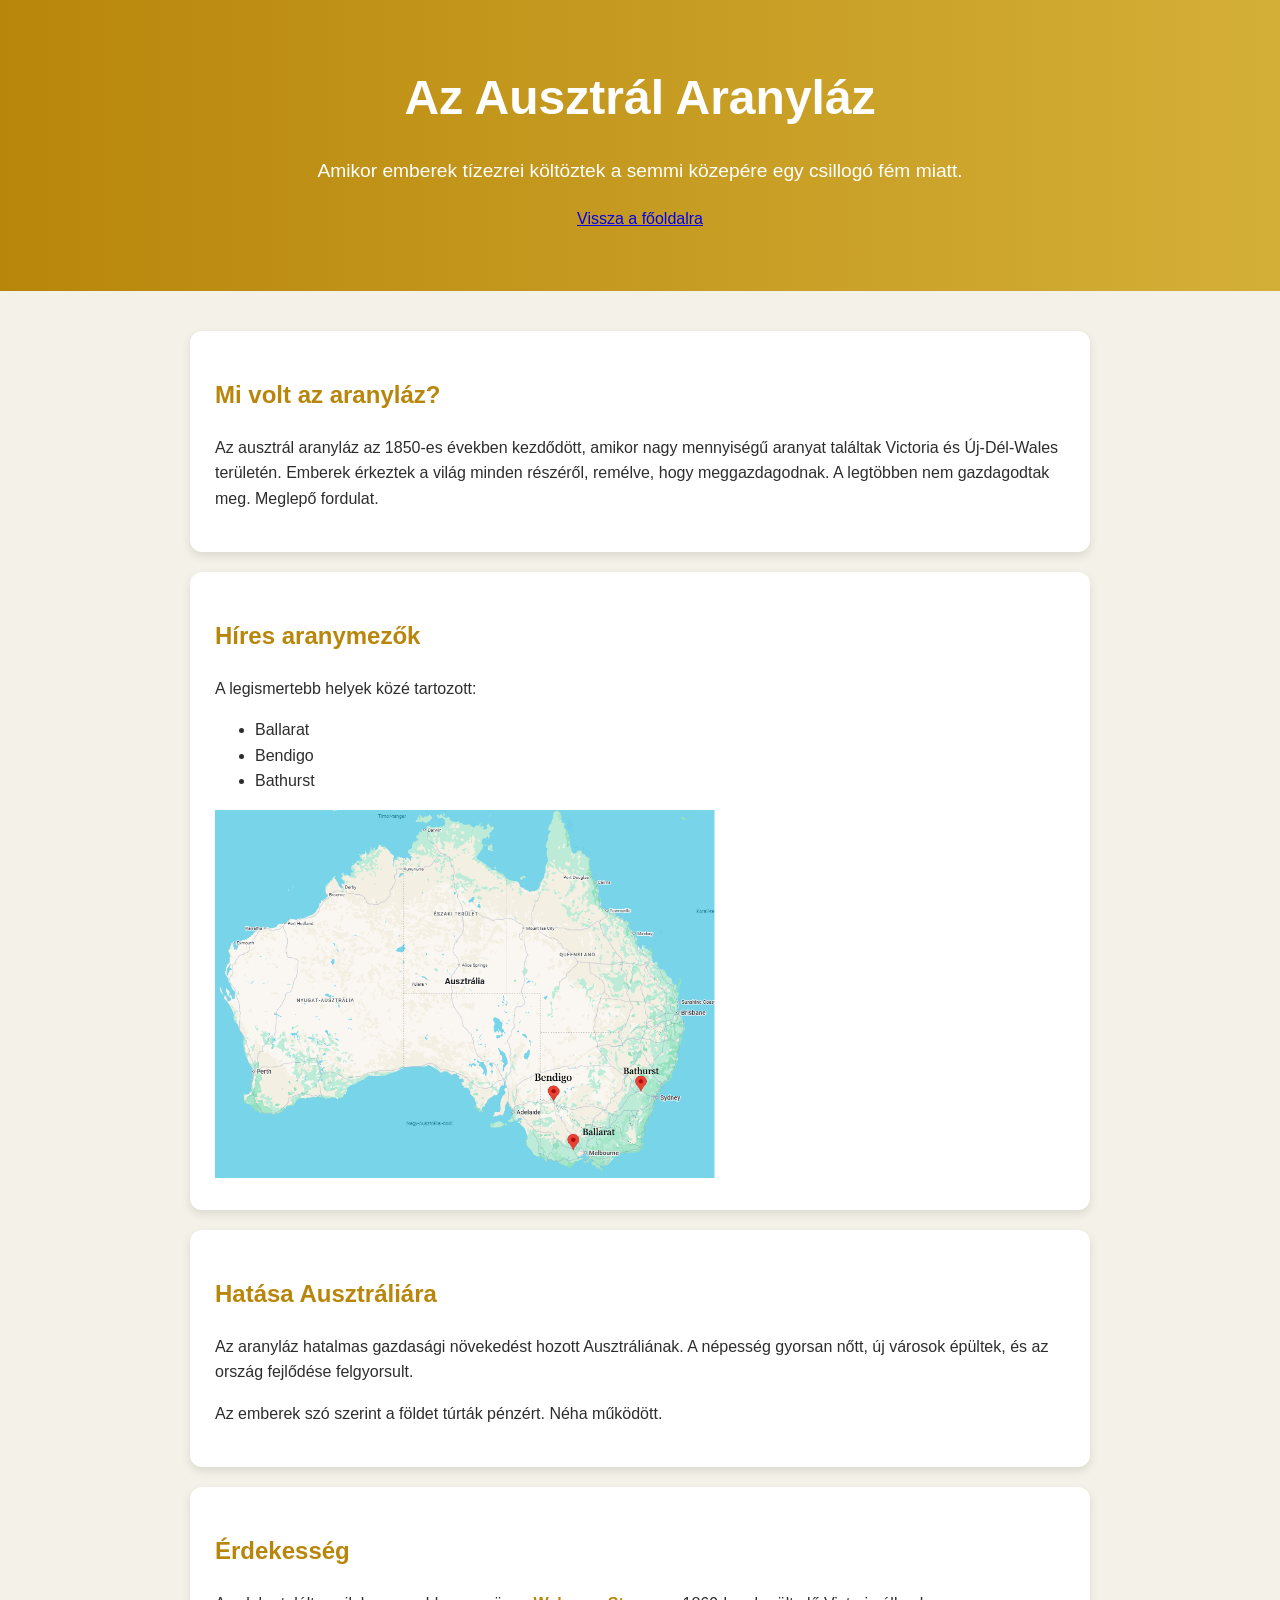
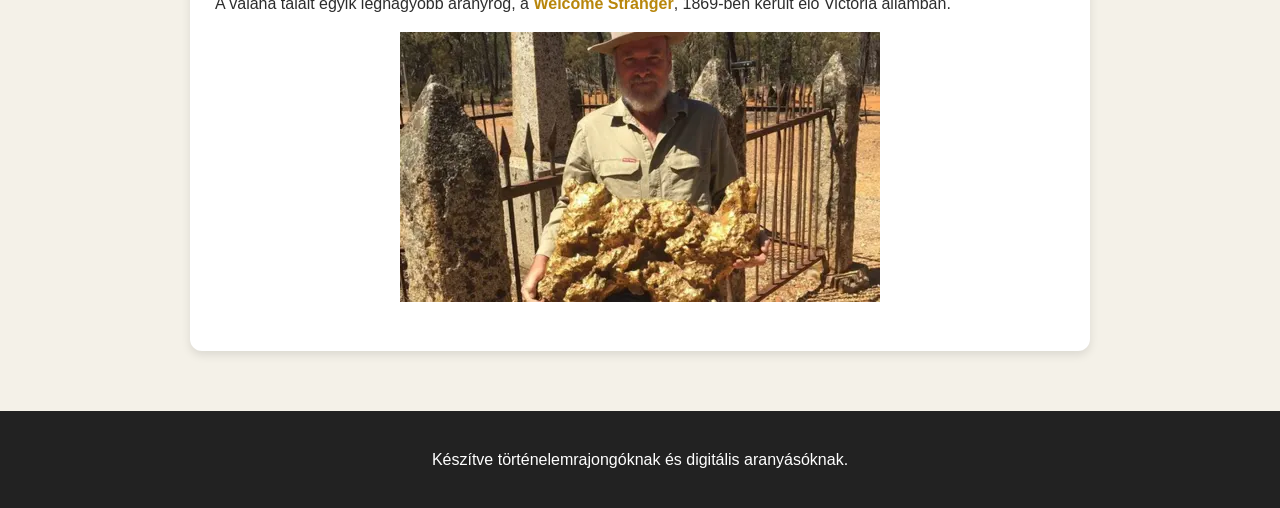
==== arany.html @ 2e4fe9e2 "arany_pl_allatok" ====
<!DOCTYPE html>
<html lang="hu">
<head>
  <meta charset="UTF-8" />
  <meta name="viewport" content="width=device-width, initial-scale=1.0" />
  <title>Az Ausztrál Aranyláz</title>
  <style>
    body {
      margin: 0;
      font-family: Arial, sans-serif;
      background-color: #f4f1e8;
      color: #2d2d2d;
      line-height: 1.6;
    }

    header {
      background: linear-gradient(to right, #b8860b, #d4af37);
      color: white;
      text-align: center;
      padding: 60px 20px;
    }

    header h1 {
      margin: 0;
      font-size: 3rem;
    }

    header p {
      font-size: 1.2rem;
    }

    section {
      max-width: 900px;
      margin: auto;
      padding: 40px 20px;
    }

    .card {
      background: white;
      padding: 25px;
      margin-bottom: 20px;
      border-radius: 12px;
      box-shadow: 0 4px 10px rgba(0,0,0,0.1);
    }
    #aranykep{
        width: 500px;
    }

    h2 {
      color: #b8860b;
    }

    footer {
      text-align: center;
      padding: 20px;
      background-color: #222;
      color: white;
    }

    .highlight {
      color: #b8860b;
      font-weight: bold;
    }
  </style>
</head>
<body>

  <header>
    <h1>Az Ausztrál Aranyláz</h1>
    <p>Amikor emberek tízezrei költöztek a semmi közepére egy csillogó fém miatt.</p>
    <a href="index.html">Vissza a főoldalra</a>
  </header>

  <section>
    <div class="card">
      <h2>Mi volt az aranyláz?</h2>
      <p>
        Az ausztrál aranyláz az 1850-es években kezdődött, amikor nagy mennyiségű aranyat találtak
        Victoria és Új-Dél-Wales területén. Emberek érkeztek a világ minden részéről,
        remélve, hogy meggazdagodnak. A legtöbben nem gazdagodtak meg. Meglepő fordulat.
      </p>
    </div>

    <div class="card">
      <h2>Híres aranymezők</h2>
      <p>
        A legismertebb helyek közé tartozott:
      </p>
      <ul>
        <li>Ballarat</li>
        <li>Bendigo</li>
        <li>Bathurst</li>
      </ul>
      <img id="aranykep" src="kepek/arany.jpg" alt="">
    </div>

    <div class="card">
      <h2>Hatása Ausztráliára</h2>
      <p>
        Az aranyláz hatalmas gazdasági növekedést hozott Ausztráliának. A népesség gyorsan nőtt,
        új városok épültek, és az ország fejlődése felgyorsult.
      </p>
      <p>
        Az emberek szó szerint a földet túrták pénzért. Néha működött.
      </p>
    </div>

    <div class="card">
      <h2>Érdekesség</h2>
      <p>
        A valaha talált egyik legnagyobb aranyrög, a
        <span class="highlight">Welcome Stranger</span>,
        1869-ben került elő Victoria államban.
      </p>
      <p style="text-align: center;"><img src="kepek/nuget.jpg" alt=""></p>
    </div>
  </section>

  <footer>
    <p>Készítve történelemrajongóknak és digitális aranyásóknak.</p>
  </footer>

</body>
</html>
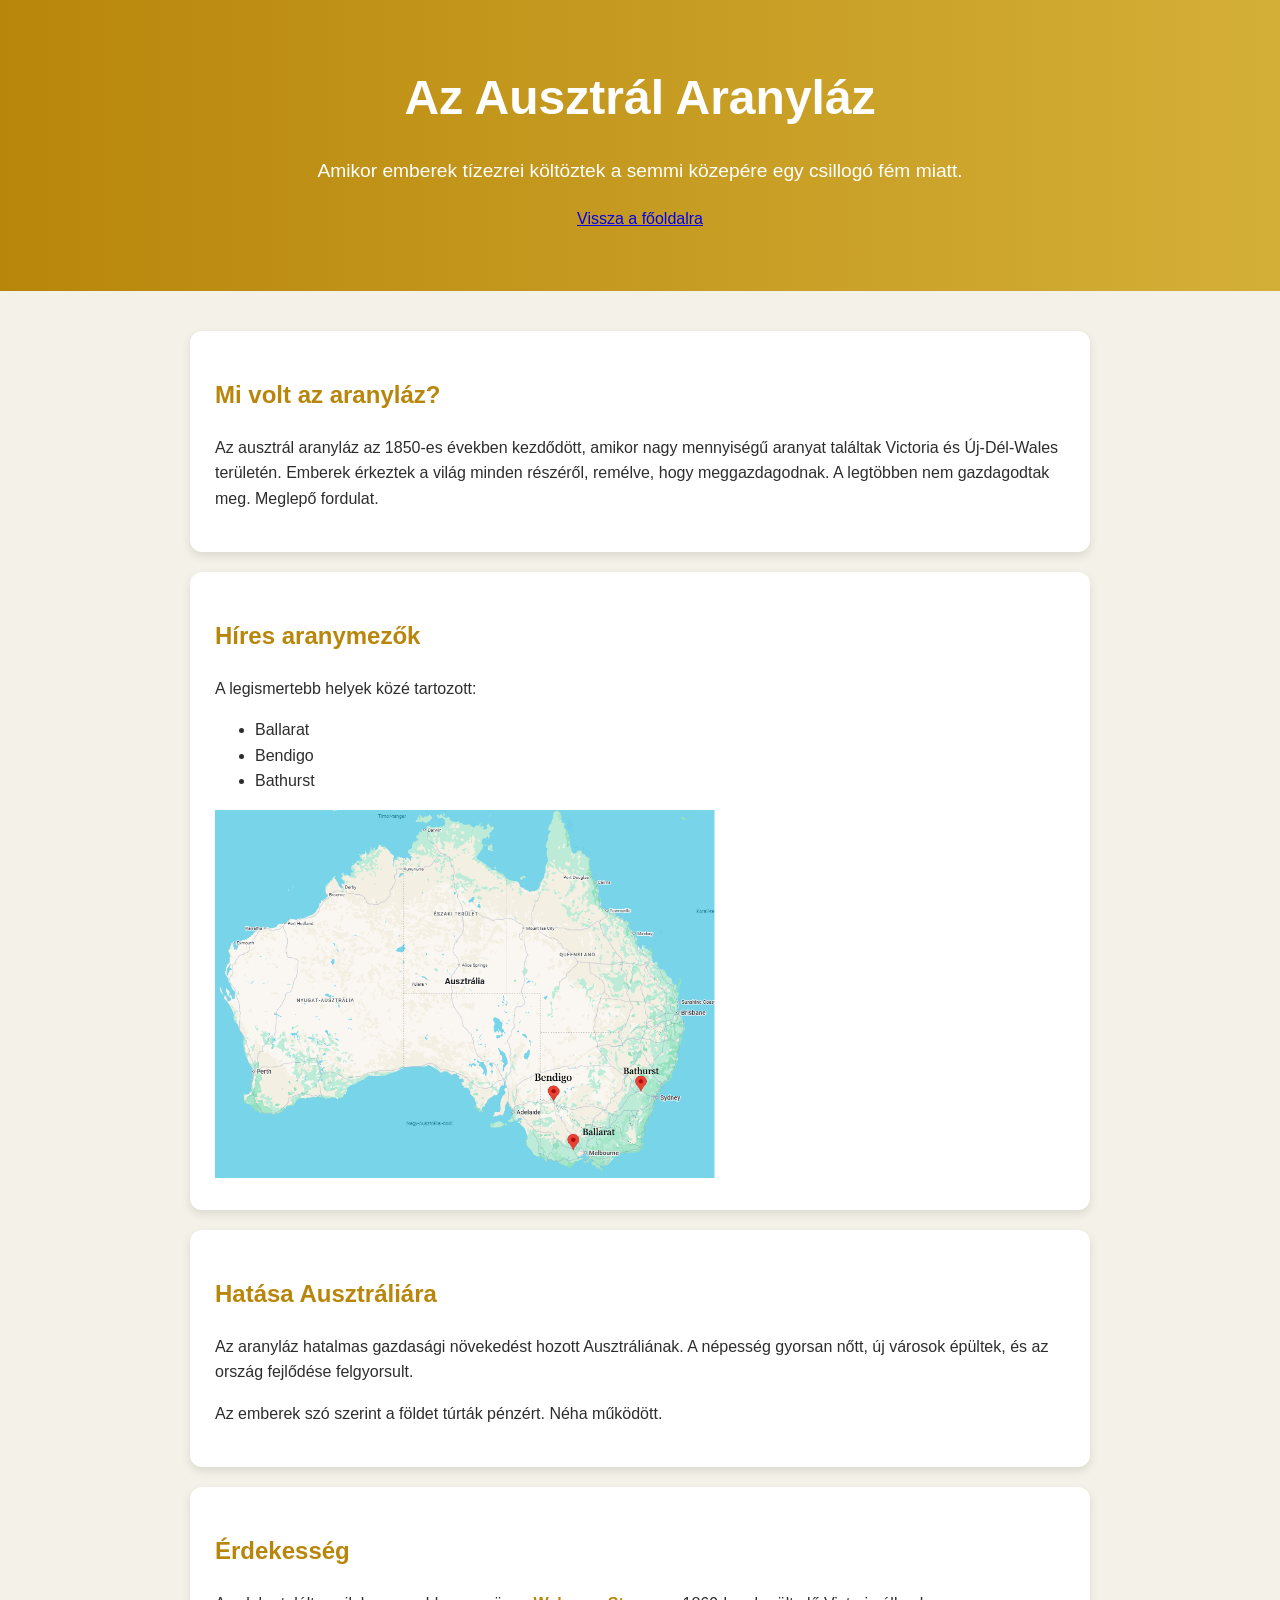
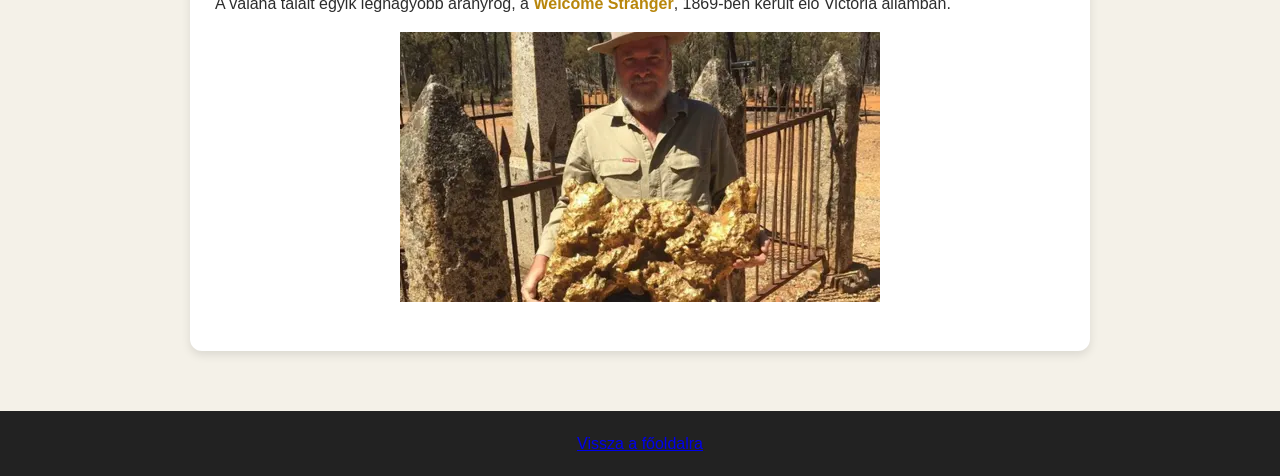
==== commit c2e69b1f: "done" ====
--- a/arany.html
+++ b/arany.html
@@ -117,7 +117,7 @@
   </section>
 
   <footer>
-    <p>Készítve történelemrajongóknak és digitális aranyásóknak.</p>
+    <a href="index.html">Vissza a főoldalra</a>
   </footer>
 
 </body>
